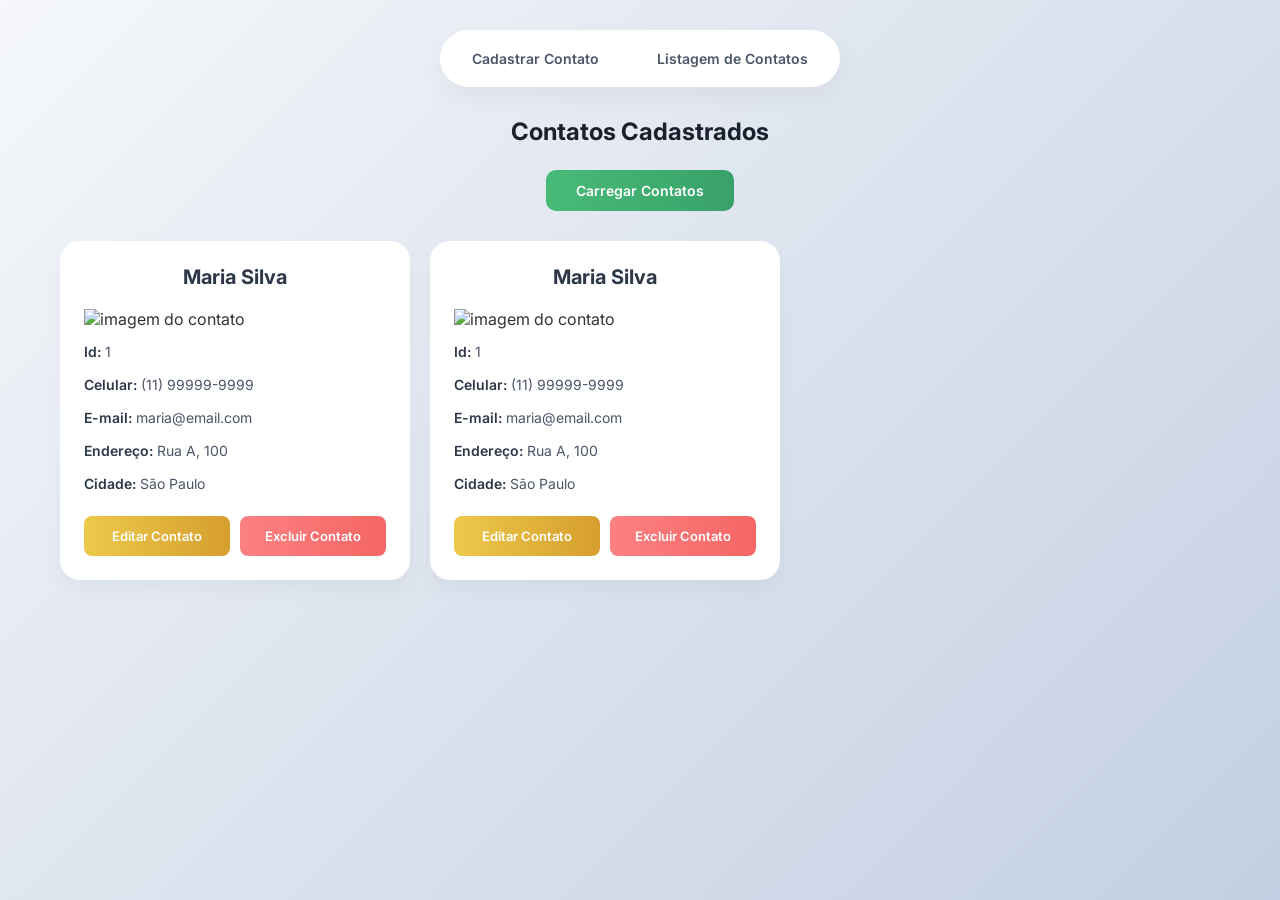
==== contatos.html @ eeed446b "adicionando pagina para visualização de contatos cadastrados" ====
<!doctype html>
<html lang="pt-BR">
  <head>
    <meta charset="UTF-8" />
    <meta name="viewport" content="width=device-width, initial-scale=1.0" />
    <title>Lista de Contatos</title>
    <link rel="stylesheet" href="css/style.css" />
    <script src="js/app.js"></script>
  </head>
  <body>
    <header>
      <nav>
        <ul>
          <li>
            <a href="index.html">Cadastrar Contato</a>
          </li>
          <li>
            <a href="contatos.html">Listagem de Contatos</a>
          </li>
        </ul>
      </nav>
    </header>
    <main class="container">
      <section class="contacts-section">
        <h2>Contatos Cadastrados</h2>
        <div class="load-contacts">
          <button class="btn-get">Carregar Contatos</button>
        </div>
        <div id="contacts-list">
          <!-- exemplo de exibição de um contato cadastrado-->
          <div class="contact-card-style">
            <h3>Maria Silva</h3>
            <img src="https://placehold.co/600x400" alt="imagem do contato" />
            <p><strong>Id:</strong> 1</p>
            <p><strong>Celular:</strong> (11) 99999-9999</p>
            <p><strong>E-mail:</strong> maria@email.com</p>
            <p><strong>Endereço:</strong> Rua A, 100</p>
            <p><strong>Cidade:</strong> São Paulo</p>
            <div class="card-actions">
              <button class="btn-action btn-put">Editar Contato</button>
              <button class="btn-action btn-delete">Excluir Contato</button>
            </div>
          </div>
          <div class="contact-card-style">
            <h3>Maria Silva</h3>
            <img src="https://placehold.co/600x400" alt="imagem do contato" />
            <p><strong>Id:</strong> 1</p>
            <p><strong>Celular:</strong> (11) 99999-9999</p>
            <p><strong>E-mail:</strong> maria@email.com</p>
            <p><strong>Endereço:</strong> Rua A, 100</p>
            <p><strong>Cidade:</strong> São Paulo</p>
            <div class="card-actions">
              <button class="btn-action btn-put">Editar Contato</button>
              <button class="btn-action btn-delete">Excluir Contato</button>
            </div>
          </div>
        </div>
      </section>
    </main>
  </body>
</html>
---- css/style.css ----
@import url("https://fonts.googleapis.com/css2?family=Inter:wght@400;500;600;700&display=swap");

* {
  padding: 0;
  margin: 0;
  box-sizing: border-box;
}

body {
  font-family: "Inter", sans-serif;
  width: 100%;
  background: linear-gradient(135deg, #f5f7fa 0%, #c3cfe2 100%);
  min-height: 100vh;
  display: flex;
  flex-direction: column;
  align-items: center;
  color: #333;
  padding-bottom: 40px;
}

/* --- Navigation --- */
header {
  width: 100%;
  display: flex;
  justify-content: center;
  padding: 30px 20px;
}

nav {
  background: white;
  padding: 8px;
  border-radius: 50px;
  box-shadow: 0 10px 25px rgba(0, 0, 0, 0.05);
}

nav ul {
  display: flex;
  list-style: none;
  gap: 10px;
}

nav li a {
  text-decoration: none;
  color: #4a5568;
  font-weight: 600;
  font-size: 14px;
  padding: 12px 24px;
  border-radius: 40px;
  transition: all 0.3s ease;
  display: block;
}

nav li a:hover {
  background: #f8fafc;
  color: #4299e1;
  transform: translateY(-1px);
}

/* --- Container & Layout --- */
.container {
  width: 100%;
  max-width: 1200px;
  display: flex;
  flex-direction: column;
  align-items: center;
  padding: 0 20px;
}

h1,
h2 {
  text-align: center;
  margin-bottom: 24px;
  color: #1a202c;
  font-weight: 700;
}

h1 {
  font-size: 28px;
}
h2 {
  font-size: 24px;
}

/* --- Form --- */
.form-container {
  background: white;
  padding: 40px;
  border-radius: 20px;
  width: 100%;
  max-width: 500px;
  box-shadow: 0 20px 40px rgba(0, 0, 0, 0.08);
}

.form-group {
  margin-bottom: 20px;
  display: flex;
  flex-direction: column;
}

.form-group label {
  margin-bottom: 8px;
  font-weight: 500;
  font-size: 14px;
  color: #4a5568;
}

.form-group input {
  padding: 14px 16px;
  border: 1px solid #e2e8f0;
  border-radius: 10px;
  font-size: 16px;
  font-family: inherit;
  transition: all 0.3s ease;
  background-color: #f8fafc;
}

.form-group input:focus {
  outline: none;
  border-color: #4299e1;
  background-color: white;
  box-shadow: 0 0 0 4px rgba(66, 153, 225, 0.1);
}

.btn-submit {
  width: 100%;
  padding: 16px;
  background: linear-gradient(to right, #4299e1, #3182ce);
  color: white;
  border: none;
  border-radius: 10px;
  font-size: 16px;
  font-weight: 600;
  cursor: pointer;
  margin-top: 10px;
  font-family: inherit;
  transition: all 0.3s ease;
}

.btn-submit:hover {
  background: linear-gradient(to right, #3182ce, #2b6cb0);
  transform: translateY(-2px);
  box-shadow: 0 5px 15px rgba(49, 130, 206, 0.3);
}

/* --- Contacts List --- */
.contacts-section {
  width: 100%;
}

.load-contacts {
  display: flex;
  justify-content: center;
  margin-bottom: 30px;
}

#contacts-list {
  display: flex;
  flex-wrap: wrap;
  gap: 20px;
  width: 100%;
}

.contact-card-style {
  background: white;
  padding: 24px;
  border-radius: 20px;
  display: flex;
  flex-direction: column;
  gap: 12px;
  width: 100%;
  max-width: 350px;
  box-shadow: 0 10px 20px rgba(0, 0, 0, 0.04);
  transition: all 0.3s ease;
}

.contact-card-style h3 {
  font-size: 20px;
  color: #2d3748;
  margin-bottom: 8px;
  text-align: center;
}

.contact-card-style p {
  font-size: 14px;
  color: #4a5568;
  line-height: 1.5;
}

.contact-card-style strong {
  color: #2d3748;
  font-weight: 600;
}

/* --- Buttons & Actions --- */
.card-actions {
  display: flex;
  gap: 10px;
  margin-top: 10px;
}

.btn-action {
  flex: 1;
  padding: 12px 8px;
  border: none;
  border-radius: 8px;
  font-size: 13px;
  font-weight: 600;
  cursor: pointer;
  font-family: inherit;
  color: white;
  transition: all 0.2s ease;
}

.btn-action:hover {
  opacity: 0.9;
  transform: translateY(-1px);
}

.btn-get {
  background: linear-gradient(to right, #48bb78, #38a169);
  padding: 12px 30px;
  border: none;
  border-radius: 10px;
  font-size: 14px;
  font-weight: 600;
  cursor: pointer;
  font-family: inherit;
  color: white;
  transition: all 0.2s ease;
}

.btn-get:hover {
  transform: translateY(-2px);
  box-shadow: 0 5px 15px rgba(56, 161, 105, 0.3);
}

.btn-put {
  background: linear-gradient(to right, #ecc94b, #d69e2e);
}

.btn-delete {
  background: linear-gradient(to right, #fc8181, #f56565);
}
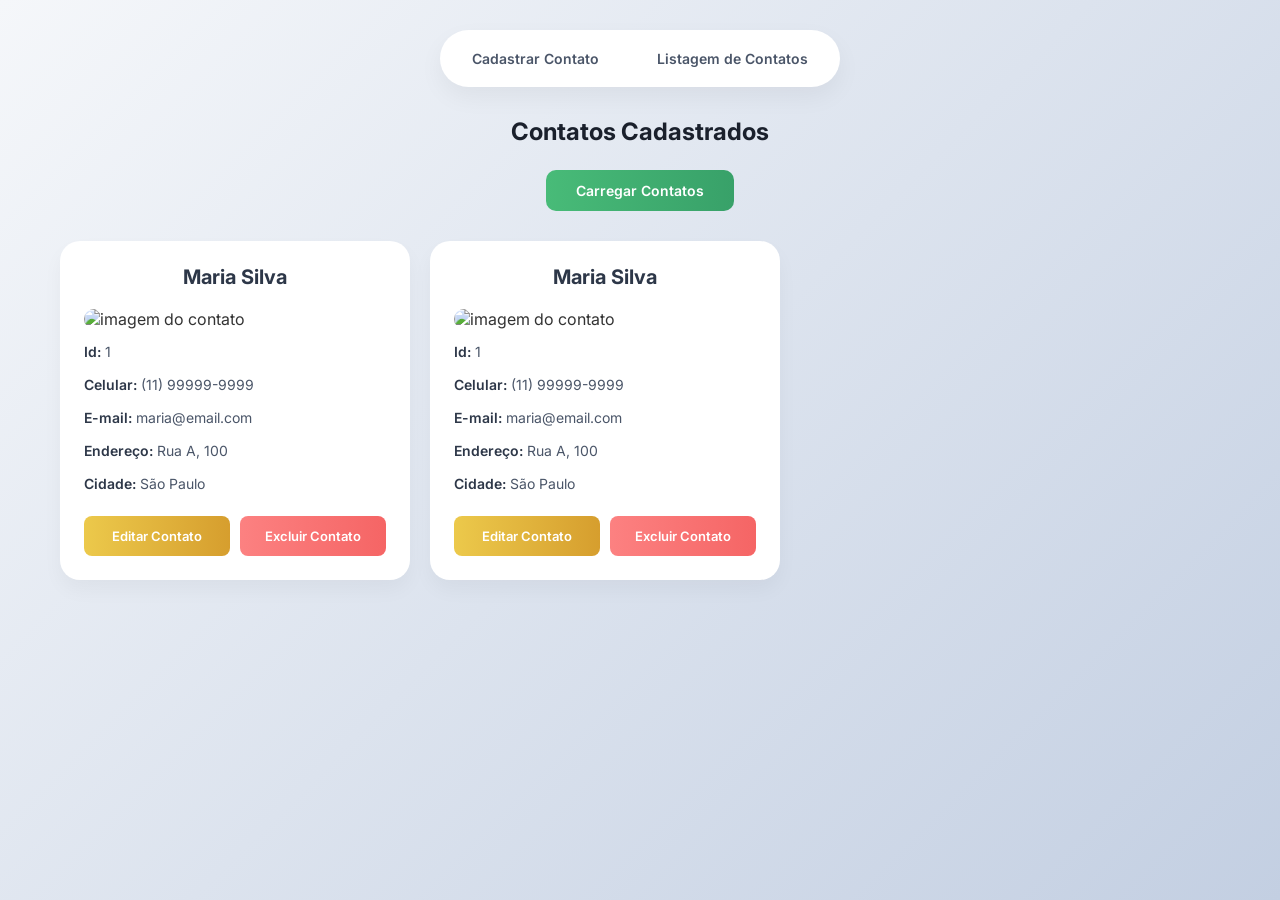
==== commit e1df3721: "adicionando função de registrar novo contato com dados do formulario" ====
--- a/contatos.html
+++ b/contatos.html
@@ -5,7 +5,7 @@
     <meta name="viewport" content="width=device-width, initial-scale=1.0" />
     <title>Lista de Contatos</title>
     <link rel="stylesheet" href="css/style.css" />
-    <script src="js/app.js"></script>
+    <script src="js/app.js" defer type="module"></script>
   </head>
   <body>
     <header>
@@ -30,7 +30,10 @@
           <!-- exemplo de exibição de um contato cadastrado-->
           <div class="contact-card-style">
             <h3>Maria Silva</h3>
-            <img src="https://placehold.co/600x400" alt="imagem do contato" />
+            <img
+              src="https://img.freepik.com/psd-gratuitas/ilustracao-3d-de-avatar-ou-perfil-humano_23-2150671122.jpg"
+              alt="imagem do contato"
+            />
             <p><strong>Id:</strong> 1</p>
             <p><strong>Celular:</strong> (11) 99999-9999</p>
             <p><strong>E-mail:</strong> maria@email.com</p>
@@ -43,7 +46,10 @@
           </div>
           <div class="contact-card-style">
             <h3>Maria Silva</h3>
-            <img src="https://placehold.co/600x400" alt="imagem do contato" />
+            <img
+              src="https://img.freepik.com/psd-gratuitas/ilustracao-3d-de-avatar-ou-perfil-humano_23-2150671122.jpg"
+              alt="imagem do contato"
+            />
             <p><strong>Id:</strong> 1</p>
             <p><strong>Celular:</strong> (11) 99999-9999</p>
             <p><strong>E-mail:</strong> maria@email.com</p>
--- a/css/style.css
+++ b/css/style.css
@@ -179,7 +179,9 @@
   margin-bottom: 8px;
   text-align: center;
 }
-
+.contact-card-style img {
+  border-radius: 20px;
+}
 .contact-card-style p {
   font-size: 14px;
   color: #4a5568;
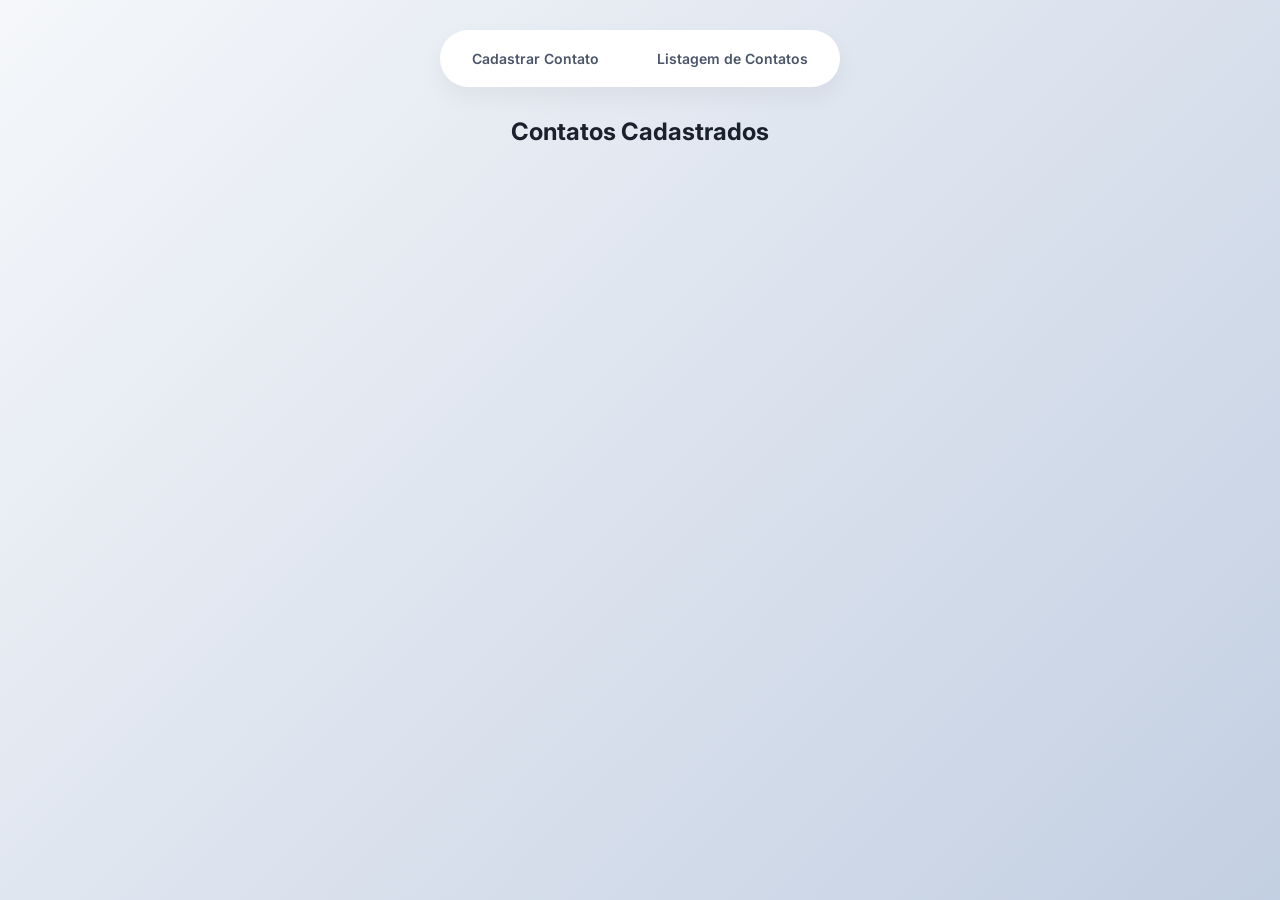
==== commit 40415242: "adicionando requisição GET na pagina de contatos e removendo botão de ação 'carregar contatos'." ====
--- a/contatos.html
+++ b/contatos.html
@@ -23,43 +23,8 @@
     <main class="container">
       <section class="contacts-section">
         <h2>Contatos Cadastrados</h2>
-        <div class="load-contacts">
-          <button class="btn-get">Carregar Contatos</button>
-        </div>
         <div id="contacts-list">
-          <!-- exemplo de exibição de um contato cadastrado-->
-          <div class="contact-card-style">
-            <h3>Maria Silva</h3>
-            <img
-              src="https://img.freepik.com/psd-gratuitas/ilustracao-3d-de-avatar-ou-perfil-humano_23-2150671122.jpg"
-              alt="imagem do contato"
-            />
-            <p><strong>Id:</strong> 1</p>
-            <p><strong>Celular:</strong> (11) 99999-9999</p>
-            <p><strong>E-mail:</strong> maria@email.com</p>
-            <p><strong>Endereço:</strong> Rua A, 100</p>
-            <p><strong>Cidade:</strong> São Paulo</p>
-            <div class="card-actions">
-              <button class="btn-action btn-put">Editar Contato</button>
-              <button class="btn-action btn-delete">Excluir Contato</button>
-            </div>
-          </div>
-          <div class="contact-card-style">
-            <h3>Maria Silva</h3>
-            <img
-              src="https://img.freepik.com/psd-gratuitas/ilustracao-3d-de-avatar-ou-perfil-humano_23-2150671122.jpg"
-              alt="imagem do contato"
-            />
-            <p><strong>Id:</strong> 1</p>
-            <p><strong>Celular:</strong> (11) 99999-9999</p>
-            <p><strong>E-mail:</strong> maria@email.com</p>
-            <p><strong>Endereço:</strong> Rua A, 100</p>
-            <p><strong>Cidade:</strong> São Paulo</p>
-            <div class="card-actions">
-              <button class="btn-action btn-put">Editar Contato</button>
-              <button class="btn-action btn-delete">Excluir Contato</button>
-            </div>
-          </div>
+          <!--Contatos cadastrados serão exibidos aqui pelo javascript!-->
         </div>
       </section>
     </main>
--- a/css/style.css
+++ b/css/style.css
@@ -59,7 +59,6 @@
 /* --- Container & Layout --- */
 .container {
   width: 100%;
-  max-width: 1200px;
   display: flex;
   flex-direction: column;
   align-items: center;
@@ -147,17 +146,11 @@
   width: 100%;
 }
 
-.load-contacts {
-  display: flex;
-  justify-content: center;
-  margin-bottom: 30px;
-}
-
 #contacts-list {
   display: flex;
+  justify-content: space-around;
   flex-wrap: wrap;
-  gap: 20px;
-  width: 100%;
+  gap: 15px;
 }
 
 .contact-card-style {
@@ -168,7 +161,7 @@
   flex-direction: column;
   gap: 12px;
   width: 100%;
-  max-width: 350px;
+  max-width: 330px;
   box-shadow: 0 10px 20px rgba(0, 0, 0, 0.04);
   transition: all 0.3s ease;
 }
@@ -218,24 +211,6 @@
   transform: translateY(-1px);
 }
 
-.btn-get {
-  background: linear-gradient(to right, #48bb78, #38a169);
-  padding: 12px 30px;
-  border: none;
-  border-radius: 10px;
-  font-size: 14px;
-  font-weight: 600;
-  cursor: pointer;
-  font-family: inherit;
-  color: white;
-  transition: all 0.2s ease;
-}
-
-.btn-get:hover {
-  transform: translateY(-2px);
-  box-shadow: 0 5px 15px rgba(56, 161, 105, 0.3);
-}
-
 .btn-put {
   background: linear-gradient(to right, #ecc94b, #d69e2e);
 }
